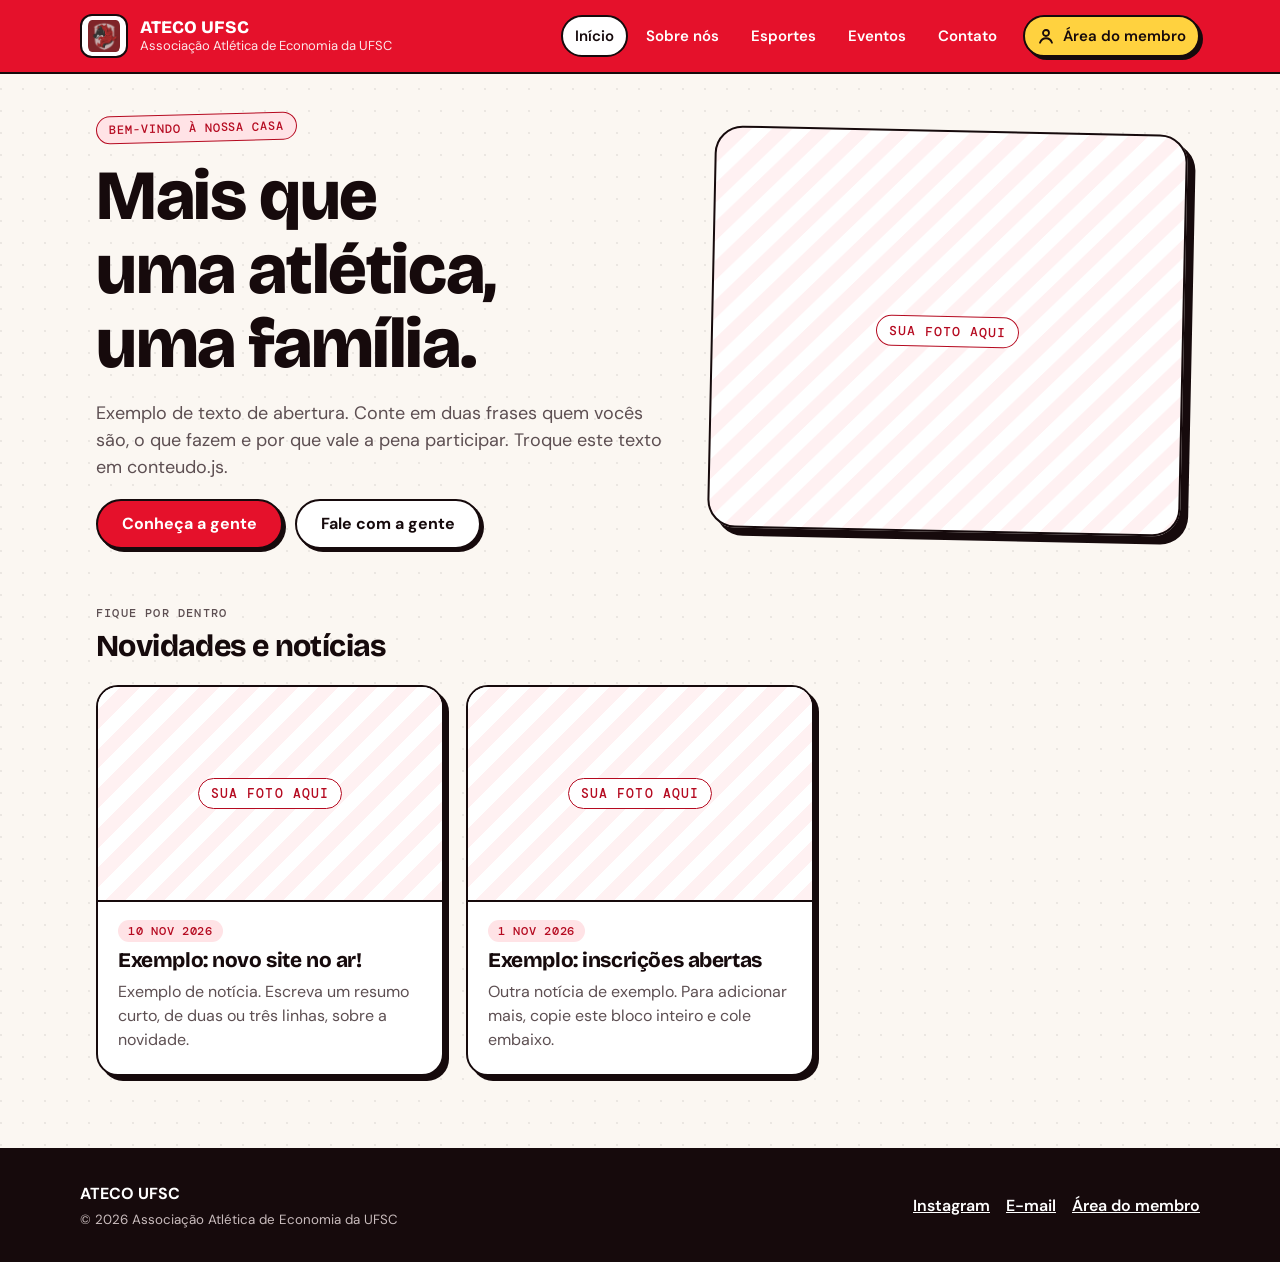
==== index.html @ 0af98048 "atualizar tudo" ====
<!doctype html>
<html lang="pt-BR">
<head>
<meta charset="utf-8">
<meta name="viewport" content="width=device-width, initial-scale=1, viewport-fit=cover">
<title>Início</title>
<link rel="preconnect" href="https://fonts.googleapis.com">
<link rel="preconnect" href="https://fonts.gstatic.com" crossorigin>
<link rel="stylesheet" href="https://fonts.googleapis.com/css2?family=Bricolage+Grotesque:opsz,wght@12..96,600..800&family=DM+Mono:wght@500&family=DM+Sans:opsz,wght@9..40,400..700&display=swap">
<link rel="stylesheet" href="assets/styles.css?v=1">
</head>
<body data-pagina="inicio">
<div id="topo"></div>
<main class="pagina gutter">
  <section class="hero">
    <div class="hero-txt">
      <span class="tag" id="h-chamada"></span>
      <h1 id="h-titulo"></h1>
      <p class="lead" id="h-texto"></p>
      <div class="acoes"><a class="btn" id="h-botao" href="sobre.html"></a><a class="btn sec" href="contato.html">Fale com a gente</a></div>
    </div>
    <div id="h-foto"></div>
  </section>

  <section class="numeros" id="numeros" aria-label="Em números"></section>

  <section class="secao">
    <div class="secao-head">
      <span class="eyebrow">Fique por dentro</span>
      <h2>Novidades e notícias</h2>
    </div>
    <div class="cards" id="noticias"></div>
  </section>
</main>
<footer id="rodape"></footer>
<script src="config.js?v=1"></script>
<script src="conteudo.js?v=1"></script>
<script src="assets/api.js?v=1"></script>
<script src="assets/site.js?v=1"></script>
</body>
</html>
---- assets/styles.css ----
/* Layout: barra vermelha com menu + seções de conteúdo em grade; portal do membro com menu lateral.
   Identidade: cartaz de grêmio — papel claro, vermelho vivo, contorno preto e sombra dura (estilo adesivo).
   Tema único claro, escolhido de propósito (mesma identidade do sistema de votação). */
:root {
  --paper: #fbf7f2;
  --card: #ffffff;
  --ink: #160a0c;
  --ink-2: #5d4f52;
  --red: #e5112b;
  --red-dark: #b50a20;
  --red-soft: #ffe3e6;
  --red-tint: #fff1f2;
  --track: #f1e7e4;
  --sim: #0f9a52;      --sim-soft: #dcf5e7;
  --nao: #160a0c;      --nao-soft: #ece8e8;
  --branco: #a59a98;
  --amarelo: #ffd23f;
  --font-display: "Bricolage Grotesque", "Space Grotesk", system-ui, sans-serif;
  --font-body: "DM Sans", system-ui, -apple-system, "Segoe UI", sans-serif;
  --font-mono: "DM Mono", ui-monospace, Menlo, monospace;
  --r-lg: 22px;
  --r-md: 14px;
  --borda: 2px solid var(--ink);
  --sombra: 5px 5px 0 var(--ink);
  --sombra-peq: 3px 3px 0 var(--ink);
  color-scheme: light;
}

* { box-sizing: border-box; }
[hidden] { display: none !important; }
html { -webkit-text-size-adjust: 100%; }
body {
  margin: 0; background: var(--paper); color: var(--ink);
  font: 16px/1.5 var(--font-body);
  padding-block: 0 56px;
  background-image: radial-gradient(circle at 1px 1px, rgb(22 10 12 / .07) 1px, transparent 0);
  background-size: 22px 22px;
}
.gutter {
  padding-left: max(16px, env(safe-area-inset-left, 0px));
  padding-right: max(16px, env(safe-area-inset-right, 0px));
}
h1, h2, h3 { font-family: var(--font-display); line-height: 1.05; margin: 0; text-wrap: balance; letter-spacing: -.02em; }
h1 { font-size: clamp(2rem, 6vw, 3.2rem); font-weight: 800; }
h2 { font-size: clamp(1.4rem, 3.6vw, 1.9rem); font-weight: 750; }
p { margin: 0; }
a { color: var(--red); }
.mono { font-family: var(--font-mono); }
:focus-visible { outline: 3px solid var(--red); outline-offset: 3px; border-radius: 6px; }

/* ---------- Topo ---------- */
.topo-wrap { background: var(--red); border-bottom: var(--borda); }
.topo {
  max-width: 1120px; margin: 0 auto; padding-block: 14px;
  display: flex; align-items: center; justify-content: space-between; gap: 12px; flex-wrap: wrap;
}
.marca { display: flex; align-items: center; gap: 12px; color: #fff; text-decoration: none; min-width: 0; }
.marca .logo {
  height: 44px; width: auto; max-width: 140px; object-fit: contain;
  background: #fff; border: var(--borda); border-radius: 12px; padding: 4px 6px;
}
.marca .selo {
  width: 44px; height: 44px; border-radius: 12px; background: #fff; color: var(--red);
  border: var(--borda); display: grid; place-items: center;
  font-family: var(--font-display); font-weight: 800; font-size: 17px;
}
.marca .txt { display: grid; line-height: 1.15; min-width: 0; }
.marca .txt b { font-family: var(--font-display); font-weight: 800; font-size: 1.1rem; }
.marca .txt small { opacity: .9; font-size: 13px; overflow: hidden; text-overflow: ellipsis; white-space: nowrap; }

.abas { display: flex; background: #fff; border: var(--borda); border-radius: 999px; padding: 4px; gap: 4px; box-shadow: var(--sombra-peq); }
.abas button {
  font: 600 14px var(--font-body); border: 0; background: none; color: var(--ink);
  padding: 8px 16px; border-radius: 999px; cursor: pointer;
}
.abas button[aria-selected="true"] { background: var(--ink); color: #fff; }

/* Faixa animada */
.faixa { background: var(--ink); color: #fff; overflow: hidden; border-bottom: var(--borda); white-space: nowrap; }
.faixa-trilho {
  display: inline-flex; gap: 28px; padding-block: 8px;
  font: 500 13px var(--font-mono); letter-spacing: .12em; text-transform: uppercase;
  animation: correr 28s linear infinite;
}
.faixa-trilho span::after { content: "✦"; color: var(--red); margin-left: 28px; }
@keyframes correr { from { transform: translateX(0); } to { transform: translateX(-50%); } }

/* ---------- Estrutura ---------- */
.coluna { max-width: 680px; margin: 0 auto; display: grid; gap: 22px; padding-top: 32px; }
.largo { max-width: 1120px; margin: 0 auto; display: grid; gap: 22px; padding-top: 32px; }

.cartao {
  background: var(--card); border: var(--borda); border-radius: var(--r-lg); box-shadow: var(--sombra);
  padding: 28px; display: grid; gap: 22px; min-width: 0;
}
@media (max-width: 560px) { .cartao { padding: 20px; border-radius: 18px; } }
.cartao > header { display: grid; gap: 10px; }
.cartao > header p { color: var(--ink-2); }

.tag {
  justify-self: start; display: inline-flex; align-items: center; gap: 8px;
  font: 500 12px var(--font-mono); letter-spacing: .08em; text-transform: uppercase;
  background: var(--red-soft); color: var(--red-dark); border: 1.5px solid var(--red-dark);
  padding: 5px 12px; border-radius: 999px; transform: rotate(-1.5deg);
}
.tag .ponto { width: 8px; height: 8px; border-radius: 50%; background: currentColor; }
.tag.Aberta { background: var(--sim-soft); color: var(--sim); border-color: var(--sim); }
.tag.Aberta .ponto { animation: piscar 1.4s ease-in-out infinite; }
.tag.Encerrada { background: var(--nao-soft); color: var(--ink); border-color: var(--ink); }
@keyframes piscar { 50% { opacity: .25; } }
.eyebrow { font: 500 12px var(--font-mono); letter-spacing: .1em; text-transform: uppercase; color: var(--ink-2); }

/* ---------- Formulário ---------- */
.grade { display: grid; grid-template-columns: repeat(2, minmax(0, 1fr)); gap: 16px; }
.grade .inteiro { grid-column: 1 / -1; }
@media (max-width: 560px) { .grade { grid-template-columns: 1fr; } }
.campo { display: grid; gap: 6px; min-width: 0; align-content: start; }
.campo label { font-weight: 700; font-size: 14px; }
.dica { font-size: 13px; color: var(--ink-2); }
input {
  font: 500 16px var(--font-body); color: var(--ink); background: var(--red-tint); width: 100%;
  border: var(--borda); border-radius: var(--r-md); padding: 12px 14px; min-height: 50px;
}
input::placeholder { color: #b3a3a5; }
input:focus { background: #fff; outline: none; box-shadow: 0 0 0 4px var(--red-soft); border-color: var(--red); }
#codigo { font-family: var(--font-mono); letter-spacing: .2em; text-transform: uppercase; }

.btn {
  font: 700 16px var(--font-body); border-radius: 999px; padding: 12px 24px; min-height: 50px;
  border: var(--borda); background: var(--red); color: #fff; cursor: pointer;
  box-shadow: var(--sombra-peq); transition: transform .08s ease, box-shadow .08s ease;
}
.btn:hover:not(:disabled) { transform: translate(-1px, -1px); box-shadow: 4px 4px 0 var(--ink); }
.btn:active:not(:disabled) { transform: translate(3px, 3px); box-shadow: 0 0 0 var(--ink); }
.btn:disabled { background: #e8dcdc; color: #9b8d8f; cursor: not-allowed; box-shadow: none; border-color: #c9bcbd; }
.btn.sec { background: #fff; color: var(--ink); }
.btn.peq { padding: 8px 16px; min-height: 40px; font-size: 14px; }
.btn.grande { width: 100%; font-size: 17px; min-height: 56px; }
.acoes { display: flex; gap: 12px; flex-wrap: wrap; align-items: center; }

.aviso { border: var(--borda); border-radius: var(--r-md); padding: 12px 16px; font-size: 15px; font-weight: 500; }
.aviso.erro { background: var(--red-soft); color: var(--red-dark); border-color: var(--red-dark); }
.aviso.info { background: #fff8dc; color: var(--ink); }
.nota { font-size: 14px; color: var(--ink-2); }


/* ===================================================================
   SITE INSTITUCIONAL
   =================================================================== */
select, textarea {
  font: 500 16px var(--font-body); color: var(--ink); background: var(--red-tint); width: 100%;
  border: var(--borda); border-radius: var(--r-md); padding: 12px 14px; min-height: 50px;
}
textarea { min-height: 130px; resize: vertical; }
select:focus, textarea:focus { background: #fff; outline: none; box-shadow: 0 0 0 4px var(--red-soft); border-color: var(--red); }
input[type="file"] { background: #fff; }

/* ---------- Topo / menu ---------- */
.topo nav.menu { display: flex; align-items: center; gap: 4px; flex-wrap: wrap; }
.menu a {
  color: #fff; text-decoration: none; font-weight: 600; font-size: 15px;
  padding: 8px 12px; border-radius: 999px; border: 2px solid transparent;
}
.menu a:hover { border-color: #fff; }
.menu a[aria-current="page"] { background: #fff; color: var(--ink); border-color: var(--ink); }
.menu a.btn-membro {
  margin-left: 8px; background: var(--amarelo); color: var(--ink); border: var(--borda);
  box-shadow: var(--sombra-peq); display: inline-flex; align-items: center; gap: 8px;
}
.menu a.btn-membro:hover { transform: translate(-1px, -1px); box-shadow: 4px 4px 0 var(--ink); }
.menu a.btn-membro[aria-current="page"] { background: var(--amarelo); }
.btn-menu {
  display: none; font: 700 15px var(--font-body); background: #fff; color: var(--ink);
  border: var(--borda); border-radius: 999px; padding: 8px 14px; cursor: pointer; box-shadow: var(--sombra-peq);
}
.marca { text-decoration: none; }
@media (max-width: 860px) {
  .btn-menu { display: inline-flex; }
  .topo nav.menu { display: none; width: 100%; flex-direction: column; align-items: stretch; padding-top: 8px; }
  .topo nav.menu.aberto { display: flex; }
  .menu a { padding: 12px 14px; }
  .menu a.btn-membro { margin: 6px 0 0; justify-content: center; }
}

/* ---------- Seções ---------- */
.pagina { max-width: 1120px; margin: 0 auto; display: grid; gap: 56px; padding-top: 40px; }
.secao { display: grid; gap: 22px; }
.secao-head { display: grid; gap: 10px; max-width: 720px; }
.secao-head p { color: var(--ink-2); font-size: 17px; }
.lead { font-size: 18px; color: var(--ink-2); max-width: 62ch; }

/* Hero */
.hero { display: grid; grid-template-columns: minmax(0, 1.1fr) minmax(0, .9fr); gap: 36px; align-items: center; }
@media (max-width: 860px) { .hero { grid-template-columns: 1fr; } }
.hero-txt { display: grid; gap: 18px; }
.hero h1 { font-size: clamp(2.4rem, 7vw, 4.4rem); }
.hero h1 em { font-style: normal; color: var(--red); }
.hero .foto { aspect-ratio: 4 / 3.4; border-radius: 28px; box-shadow: 8px 8px 0 var(--ink); transform: rotate(1.2deg); }

/* Foto (com espaço reservado quando não há arquivo) */
.foto {
  position: relative; overflow: hidden; border: var(--borda); border-radius: var(--r-lg);
  background: repeating-linear-gradient(-45deg, var(--red-tint) 0 14px, #fff 14px 28px);
  display: grid; place-items: center; min-height: 160px; max-width: 100%;
}
.foto img { position: absolute; inset: 0; width: 100%; height: 100%; object-fit: cover; }
.foto .vazio-foto {
  font: 500 13px var(--font-mono); letter-spacing: .08em; text-transform: uppercase; color: var(--red-dark);
  background: #fff; border: 1.5px solid var(--red-dark); padding: 6px 12px; border-radius: 999px;
}
.foto.com-img .vazio-foto { display: none; }

/* Números */
.numeros { display: grid; grid-template-columns: repeat(auto-fit, minmax(180px, 1fr)); gap: 16px; }
.numero { background: #fff; border: var(--borda); border-radius: var(--r-lg); box-shadow: var(--sombra); padding: 18px 22px; display: grid; gap: 2px; }
.numero:nth-child(3n+1) { background: var(--red); color: #fff; }
.numero:nth-child(3n+2) { background: var(--amarelo); }
.numero b { font: 800 clamp(2.4rem, 6vw, 3.2rem)/1 var(--font-display); letter-spacing: -.03em; }
.numero span { font-weight: 600; }

/* Cards de notícia / evento / modalidade */
.cards { display: grid; grid-template-columns: repeat(auto-fill, minmax(min(100%, 300px), 1fr)); gap: 22px; }
.card {
  background: #fff; border: var(--borda); border-radius: var(--r-lg); box-shadow: var(--sombra);
  overflow: hidden; display: grid; grid-template-rows: auto 1fr; min-width: 0;
  transition: transform .12s ease, box-shadow .12s ease;
}
a.card { color: inherit; text-decoration: none; }
a.card:hover { transform: translate(-2px, -2px); box-shadow: 7px 7px 0 var(--ink); }
.card .foto { border: 0; border-bottom: var(--borda); border-radius: 0; aspect-ratio: 16 / 10; min-height: 0; }
.card-corpo { padding: 18px 20px 22px; display: grid; gap: 8px; align-content: start; }
.card-corpo h3 { font-size: 1.3rem; font-weight: 750; }
.card-corpo p { color: var(--ink-2); }
.data-chip {
  justify-self: start; font: 500 12px var(--font-mono); letter-spacing: .06em; text-transform: uppercase;
  background: var(--red-soft); color: var(--red-dark); border-radius: 999px; padding: 3px 10px;
}
.mais { font-weight: 700; color: var(--red); }

/* Artigos (Sobre nós) */
.artigo { display: grid; grid-template-columns: minmax(0, 1fr) minmax(0, 1fr); gap: 36px; align-items: center; }
.artigo:nth-child(even) .artigo-foto { order: 2; }
@media (max-width: 780px) { .artigo { grid-template-columns: 1fr; gap: 18px; } .artigo:nth-child(even) .artigo-foto { order: 0; } }
.artigo-foto { display: grid; gap: 8px; }
.artigo-foto .foto { aspect-ratio: 4 / 3; box-shadow: var(--sombra); }
.artigo-foto figcaption { font-size: 14px; color: var(--ink-2); }
.artigo-txt { display: grid; gap: 14px; }
.artigo-txt p { font-size: 17px; line-height: 1.65; max-width: 62ch; }
figure { margin: 0; }

/* Galeria */
.galeria { display: grid; grid-template-columns: repeat(auto-fill, minmax(min(100%, 220px), 1fr)); gap: 16px; }
.galeria figure { display: grid; gap: 6px; }
.galeria .foto { aspect-ratio: 1; box-shadow: var(--sombra-peq); }
.galeria figcaption { font-size: 14px; color: var(--ink-2); }

/* Em breve */
.em-breve {
  background: #fff; border: 2px dashed var(--red); border-radius: var(--r-lg);
  padding: 36px 24px; display: grid; justify-items: center; text-align: center; gap: 12px;
}
.em-breve .icone {
  width: 72px; height: 72px; border-radius: 50%; background: var(--amarelo); border: var(--borda);
  display: grid; place-items: center; box-shadow: var(--sombra-peq);
}
.em-breve h2 { font-size: 1.6rem; }
.em-breve p { color: var(--ink-2); max-width: 46ch; }

/* Contato */
.contato-grade { display: grid; grid-template-columns: minmax(0, 1.3fr) minmax(0, .7fr); gap: 22px; align-items: start; }
@media (max-width: 820px) { .contato-grade { grid-template-columns: 1fr; } }
.info-lista { display: grid; gap: 14px; }
.info-item { display: grid; gap: 2px; }
.info-item b { font: 500 12px var(--font-mono); letter-spacing: .08em; text-transform: uppercase; color: var(--ink-2); }
.info-item span, .info-item a { font-weight: 600; font-size: 17px; word-break: break-word; }
.isca { position: absolute; left: -9999px; width: 1px; height: 1px; overflow: hidden; }

/* Rodapé */
.rodape { margin-top: 72px; background: var(--ink); color: #fff; border-top: var(--borda); }
.rodape-in { max-width: 1120px; margin: 0 auto; padding-block: 32px; display: flex; justify-content: space-between; gap: 18px; flex-wrap: wrap; align-items: center; }
.rodape a { color: #fff; font-weight: 600; }
.rodape .redes { display: flex; gap: 16px; flex-wrap: wrap; }
.rodape small { color: #c9bcbd; }
body { padding-block-end: 0; }

/* ===================================================================
   ÁREA DO MEMBRO (portal)
   =================================================================== */
.login-wrap { max-width: 520px; margin: 0 auto; padding-top: 48px; display: grid; gap: 18px; }
.portal { max-width: 1180px; margin: 0 auto; padding-top: 32px; display: grid; grid-template-columns: 240px minmax(0, 1fr); gap: 28px; align-items: start; }
@media (max-width: 900px) { .portal { grid-template-columns: 1fr; } }
.lado {
  position: sticky; top: 16px; background: #fff; border: var(--borda); border-radius: var(--r-lg); box-shadow: var(--sombra);
  padding: 16px; display: grid; gap: 6px;
}
.lado .quem { display: grid; gap: 4px; padding: 6px 8px 14px; border-bottom: 1.5px solid var(--ink); margin-bottom: 6px; }
.lado .quem b { font-family: var(--font-display); font-size: 1.15rem; }
.lado button {
  font: 600 15px var(--font-body); text-align: left; background: none; border: 2px solid transparent; color: var(--ink);
  border-radius: 12px; padding: 10px 12px; cursor: pointer; display: flex; align-items: center; gap: 10px;
}
.lado button:hover { border-color: var(--ink); }
.lado button[aria-current="true"] { background: var(--red); color: #fff; border-color: var(--ink); }
.lado .sair { margin-top: 8px; color: var(--red-dark); }
@media (max-width: 900px) {
  .lado { position: static; grid-auto-flow: column; grid-auto-columns: max-content; overflow-x: auto; padding: 10px; }
  .lado .quem { display: none; }
  .lado .sair { margin-top: 0; }
}
.papel-chip { justify-self: start; font: 500 11px var(--font-mono); letter-spacing: .08em; text-transform: uppercase; background: var(--amarelo); border: 1.5px solid var(--ink); border-radius: 999px; padding: 2px 10px; }

.painel { display: grid; gap: 22px; min-width: 0; }
.painel-head { display: grid; gap: 8px; }
.painel-head p { color: var(--ink-2); }

.atalhos { display: grid; grid-template-columns: repeat(auto-fill, minmax(min(100%, 220px), 1fr)); gap: 16px; }
.atalho {
  font: inherit; text-align: left; color: var(--ink); background: #fff; border: var(--borda); border-radius: var(--r-lg);
  box-shadow: var(--sombra); padding: 18px; cursor: pointer; display: grid; gap: 6px;
}
.atalho:hover { transform: translate(-2px, -2px); box-shadow: 7px 7px 0 var(--ink); }
.atalho b { font-family: var(--font-display); font-size: 1.2rem; }
.atalho span { color: var(--ink-2); font-size: 14px; }
.atalho .ic { width: 40px; height: 40px; border-radius: 12px; background: var(--red-soft); border: 1.5px solid var(--ink); display: grid; place-items: center; }

.avisos { display: grid; gap: 12px; }
.aviso-item { background: #fff; border: var(--borda); border-left: 8px solid var(--red); border-radius: var(--r-md); padding: 14px 18px; display: grid; gap: 4px; }
.aviso-item b { font-family: var(--font-display); font-size: 1.1rem; }
.aviso-item p { color: var(--ink-2); white-space: pre-line; }

.prefixo { display: flex; }
.prefixo span { display: grid; place-items: center; padding: 0 14px; border: var(--borda); border-right: 0; border-radius: var(--r-md) 0 0 var(--r-md); background: #fff; font-family: var(--font-mono); }
.prefixo input { border-radius: 0 var(--r-md) var(--r-md) 0; font-family: var(--font-mono); }

.pilula { display: inline-block; font-size: 12px; font-weight: 700; padding: 3px 10px; border-radius: 999px; border: 1.5px solid currentColor; white-space: nowrap; }
.st-Pendente { background: #fff3c4; color: #7a5300; }
.st-Aprovado { background: var(--sim-soft); color: var(--sim); }
.st-Recusado { background: var(--red-soft); color: var(--red-dark); }
.st-Pago { background: #e2ebf8; color: #24508f; }

.pedidos { display: grid; gap: 12px; }
.pedido { background: #fff; border: var(--borda); border-radius: var(--r-md); padding: 14px 18px; display: grid; gap: 6px; }
.pedido-top { display: flex; justify-content: space-between; gap: 10px; flex-wrap: wrap; align-items: center; }
.pedido-top b { font-family: var(--font-mono); }
.pedido .valor { font: 700 1.2rem var(--font-display); }
.pedido .coment { background: var(--red-tint); border-radius: 10px; padding: 8px 12px; font-size: 14px; }

.resumo { display: grid; grid-template-columns: repeat(4, minmax(0, 1fr)); gap: 12px; }
@media (max-width: 760px) { .resumo { grid-template-columns: repeat(2, minmax(0, 1fr)); } }
.resumo button {
  font: inherit; text-align: left; background: #fff; border: var(--borda); border-radius: var(--r-md); padding: 12px 14px;
  cursor: pointer; color: var(--ink); display: grid; gap: 2px; box-shadow: var(--sombra-peq);
}
.resumo button[aria-pressed="true"] { background: var(--red); color: #fff; }
.resumo .rot { font: 500 11px var(--font-mono); letter-spacing: .08em; text-transform: uppercase; }
.resumo .qtd { font: 800 1.8rem/1.1 var(--font-display); }
.resumo .soma { font-family: var(--font-mono); font-size: 13px; }
.filtros > * { flex: 1 1 180px; min-width: 0; }
.tabela-wrap { overflow-x: auto; border: var(--borda); border-radius: var(--r-md); background: #fff; }
table { width: 100%; border-collapse: collapse; font-size: 14px; min-width: 720px; }
th, td { padding: 12px 14px; text-align: left; border-bottom: 1.5px solid var(--track); vertical-align: top; }
th { font: 500 11px var(--font-mono); letter-spacing: .08em; text-transform: uppercase; color: var(--ink-2); background: var(--paper); }
tbody tr { cursor: pointer; }
tbody tr:hover { background: var(--red-tint); }
td.num { text-align: right; white-space: nowrap; font-family: var(--font-mono); }
.vazio { padding: 28px; text-align: center; color: var(--ink-2); }

dialog {
  border: var(--borda); border-radius: var(--r-lg); background: #fff; color: var(--ink); box-shadow: 8px 8px 0 var(--ink);
  padding: 0; width: min(640px, calc(100vw - 32px)); max-height: calc(100vh - 48px);
}
dialog::backdrop { background: rgb(22 10 12 / .5); }
.det { padding: 24px; display: grid; gap: 16px; }
.det header { display: flex; justify-content: space-between; align-items: start; gap: 12px; }
.det dl { display: grid; grid-template-columns: 150px minmax(0, 1fr); gap: 8px 16px; margin: 0; font-size: 15px; }
.det dt { color: var(--ink-2); }
.det dd { margin: 0; word-break: break-word; }
@media (max-width: 520px) { .det dl { grid-template-columns: 1fr; } }
.historico { white-space: pre-line; font-family: var(--font-mono); font-size: 12.5px; color: var(--ink-2); background: var(--paper); border-radius: 10px; padding: 12px; }
.fechar { background: none; border: 0; font-size: 26px; line-height: 1; color: var(--ink-2); cursor: pointer; padding: 4px 8px; }
.recibo { text-align: center; display: grid; gap: 10px; justify-items: center; padding: 8px 0; }
.recibo .protocolo { font: 500 1.8rem var(--font-mono); color: var(--red); letter-spacing: .04em; }
.filtros { display: flex; gap: 12px; flex-wrap: wrap; }
a.btn { text-decoration: none; display: inline-flex; align-items: center; justify-content: center; }
body { min-height: 100vh; display: flex; flex-direction: column; }
.pagina, .portal, .login-wrap { width: 100%; padding-bottom: 72px; }
.rodape { margin-top: auto; }
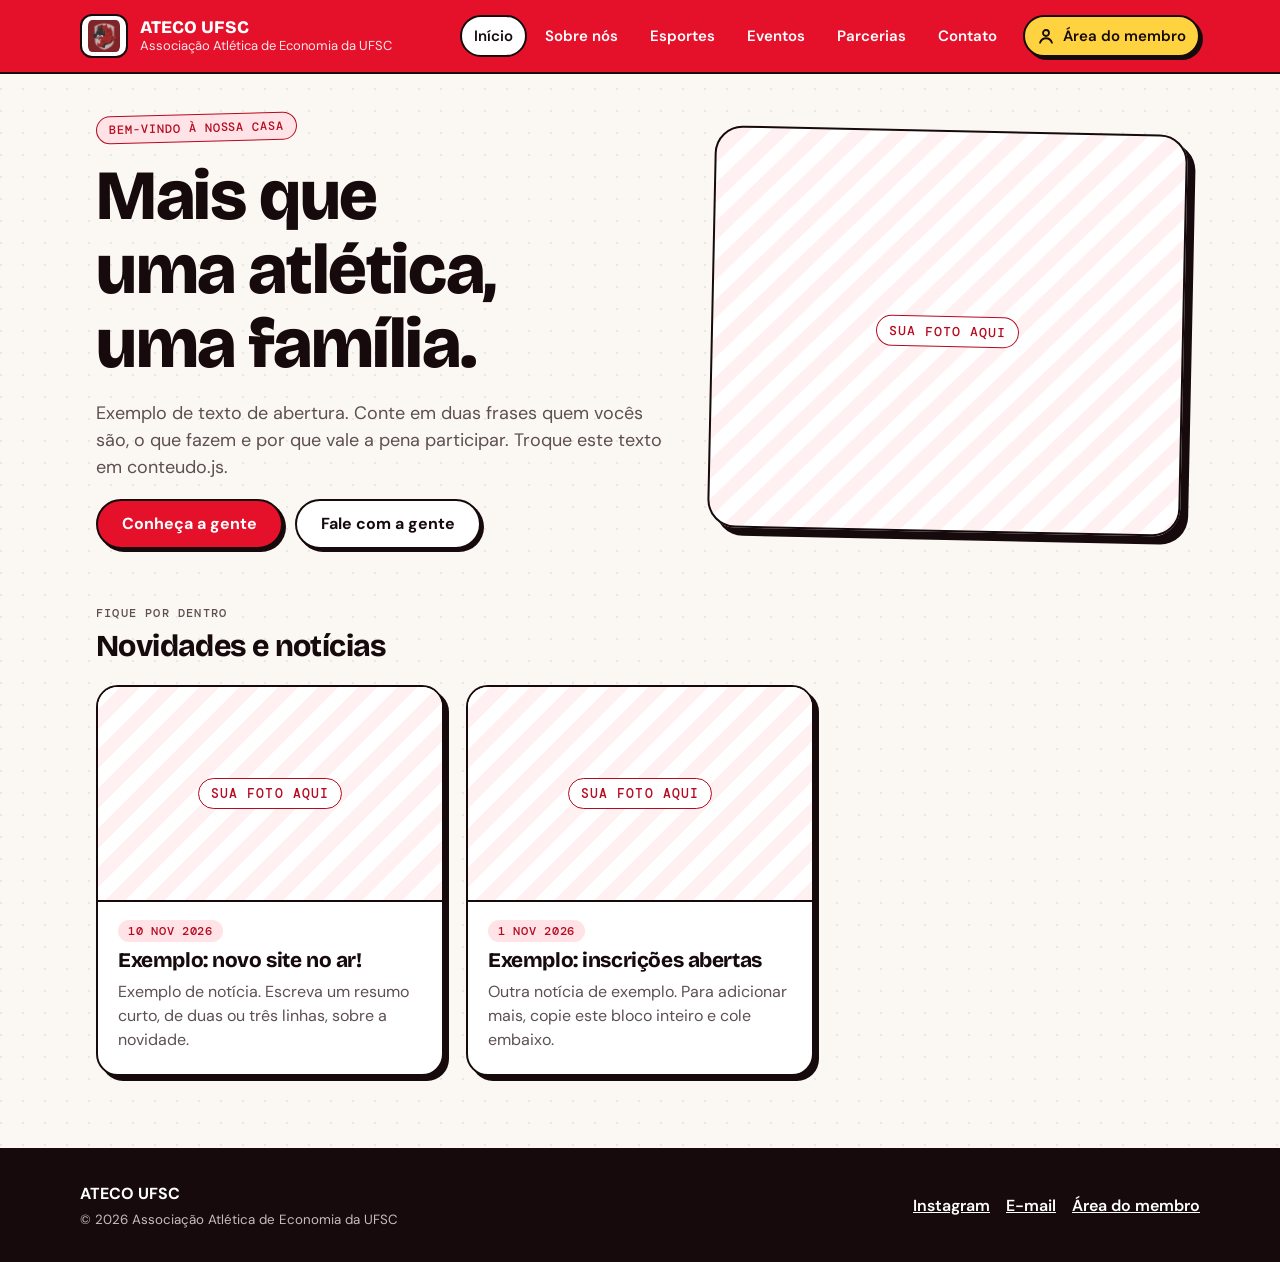
==== commit 6b2f8c3d: "atualizar site" ====
--- a/index.html
+++ b/index.html
@@ -7,7 +7,7 @@
 <link rel="preconnect" href="https://fonts.googleapis.com">
 <link rel="preconnect" href="https://fonts.gstatic.com" crossorigin>
 <link rel="stylesheet" href="https://fonts.googleapis.com/css2?family=Bricolage+Grotesque:opsz,wght@12..96,600..800&family=DM+Mono:wght@500&family=DM+Sans:opsz,wght@9..40,400..700&display=swap">
-<link rel="stylesheet" href="assets/styles.css?v=1">
+<link rel="stylesheet" href="assets/styles.css?v=8">
 </head>
 <body data-pagina="inicio">
 <div id="topo"></div>
@@ -33,9 +33,9 @@
   </section>
 </main>
 <footer id="rodape"></footer>
-<script src="config.js?v=1"></script>
-<script src="conteudo.js?v=1"></script>
-<script src="assets/api.js?v=1"></script>
-<script src="assets/site.js?v=1"></script>
+<script src="config.js?v=8"></script>
+<script src="conteudo.js?v=8"></script>
+<script src="assets/api.js?v=8"></script>
+<script src="assets/site.js?v=8"></script>
 </body>
 </html>
--- a/assets/styles.css
+++ b/assets/styles.css
@@ -385,3 +385,283 @@
 body { min-height: 100vh; display: flex; flex-direction: column; }
 .pagina, .portal, .login-wrap { width: 100%; padding-bottom: 72px; }
 .rodape { margin-top: auto; }
+
+/* Revisão de reembolso e gestão de membros */
+.st-Emrevisao { background: #ffe8cc; color: #8a3b00; }
+.pedido.revisar { border-color: #8a3b00; box-shadow: 4px 4px 0 #8a3b00; }
+.resumo { grid-template-columns: repeat(auto-fit, minmax(150px, 1fr)); }
+.papel-Membro { background: #fff; color: var(--ink); }
+.papel-Financeiro { background: #e2ebf8; color: #24508f; }
+.papel-Admin { background: var(--amarelo); color: var(--ink); }
+.check { display: flex; align-items: center; gap: 10px; font-weight: 600; font-size: 15px; cursor: pointer; }
+.check input { width: 20px; height: 20px; min-height: 0; accent-color: var(--red); }
+select:disabled { opacity: .6; }
+.det .grade { gap: 14px; }
+
+/* Cargos, fotos dos membros e exclusão */
+.sr { position: absolute; width: 1px; height: 1px; overflow: hidden; clip: rect(0 0 0 0); white-space: nowrap; }
+.avatar {
+  position: relative; flex: none; border-radius: 50%; overflow: hidden; border: var(--borda);
+  background: var(--red-soft); color: var(--red-dark); display: inline-grid; place-items: center;
+  font-family: var(--font-display); font-weight: 800; width: 36px; height: 36px; font-size: 13px;
+}
+.avatar img { position: absolute; inset: 0; width: 100%; height: 100%; object-fit: cover; }
+.avatar.sm { width: 36px; height: 36px; font-size: 13px; }
+.avatar.md { width: 56px; height: 56px; font-size: 19px; }
+.avatar.lg { width: 88px; height: 88px; font-size: 28px; box-shadow: var(--sombra-peq); }
+.pessoa { display: flex; align-items: center; gap: 10px; min-width: 0; }
+td { vertical-align: middle; }
+.foto-campo { display: flex; align-items: center; gap: 18px; flex-wrap: wrap; }
+label.btn { display: inline-flex; align-items: center; }
+.btn.perigo { color: var(--red-dark); border-color: var(--red-dark); }
+.btn-excluir {
+  font: 700 13px var(--font-body); background: #fff; color: var(--red-dark); border: 1.5px solid var(--red-dark);
+  border-radius: 999px; padding: 5px 12px; cursor: pointer; white-space: nowrap;
+}
+.btn-excluir:hover, .btn-excluir.confirmar, .btn.perigo.confirmar { background: var(--red); color: #fff; border-color: var(--ink); }
+tr.travada { cursor: default; }
+tr.travada:hover { background: transparent; }
+.acoes-linha { text-align: right; }
+.papel-Membro, .papel-Marketing, .papel-Comercial, .papel-Esportes, .papel-Conselho, .papel-Eventos { background: #fff; color: var(--ink); }
+.papel-Financeiro { background: #e2ebf8; color: #24508f; }
+.papel-GestaodePessoas { background: #e9e0fb; color: #4b2a96; }
+.papel-Presidencia { background: var(--amarelo); color: var(--ink); }
+.lado .quem #p-foto { margin-bottom: 4px; }
+
+/* ===================================================================
+   DASHBOARD, VENDAS, ESTOQUE E COMPRAS
+   =================================================================== */
+.dash { display: grid; gap: 16px; }
+.dash-head { display: flex; justify-content: space-between; align-items: baseline; gap: 12px; flex-wrap: wrap; }
+.dash-kpis { display: grid; grid-template-columns: repeat(auto-fit, minmax(210px, 1fr)); gap: 14px; }
+.dkpi { background: #fff; border: var(--borda); border-radius: var(--r-lg); box-shadow: var(--sombra); padding: 16px 18px; display: grid; gap: 4px; align-content: start; min-width: 0; }
+.dkpi .rot { font: 500 11px var(--font-mono); letter-spacing: .08em; text-transform: uppercase; color: var(--ink-2); }
+.dkpi .val { font: 800 clamp(1.6rem, 3.4vw, 2.1rem)/1.1 var(--font-display); letter-spacing: -.02em; font-variant-numeric: tabular-nums; }
+.dkpi .sub { font-size: 13px; color: var(--ink-2); }
+.dkpi.destaque { background: var(--red); color: #fff; }
+.dkpi.destaque .rot, .dkpi.destaque .sub { color: #ffe3e6; }
+.dkpi.positivo .val { color: var(--sim); }
+.dkpi.negativo .val { color: var(--red-dark); }
+.inteiro-dash { grid-column: 1 / -1; }
+.dash-grade { display: grid; grid-template-columns: minmax(0, 1.6fr) minmax(0, 1fr); gap: 16px; }
+@media (max-width: 900px) { .dash-grade { grid-template-columns: 1fr; } }
+.dash-grade .cartao { gap: 14px; }
+.dash-grade h3 { font-size: 1.3rem; }
+.legenda { display: flex; gap: 16px; font-size: 13px; font-weight: 600; }
+.legenda span { display: inline-flex; align-items: center; gap: 6px; }
+.legenda i { width: 12px; height: 12px; border-radius: 3px; border: 1.5px solid var(--ink); }
+.lg-fat, .b.fat { background: var(--red); }
+.lg-luc, .b.luc { background: var(--sim); }
+.barras6 { display: grid; grid-template-columns: repeat(6, minmax(0, 1fr)); gap: 10px; height: 200px; align-items: end; border-bottom: 2px solid var(--ink); padding-top: 18px; }
+.col6 { display: grid; grid-template-rows: 1fr auto; height: 100%; gap: 6px; min-width: 0; }
+.par { display: grid; grid-template-columns: 1fr 1fr; gap: 3px; align-items: end; height: 100%; }
+.bw { display: grid; grid-template-rows: auto 1fr; height: 100%; align-items: end; justify-items: center; min-width: 0; }
+.b { width: 100%; max-width: 28px; border-radius: 4px 4px 0 0; border: 1.5px solid var(--ink); border-bottom: 0; min-height: 0; align-self: end; }
+.bv { font: 500 10px var(--font-mono); color: var(--ink-2); white-space: nowrap; align-self: end; margin-bottom: 2px; }
+.bm { font: 500 11px var(--font-mono); text-transform: uppercase; color: var(--ink-2); text-align: center; position: relative; top: 26px; }
+.barras6 { margin-bottom: 24px; }
+.baixo-item { display: flex; justify-content: space-between; align-items: center; gap: 10px; padding: 10px 0; border-bottom: 1.5px solid var(--track); }
+.baixo-item:last-child { border-bottom: 0; }
+.total-linha { display: flex; justify-content: space-between; align-items: center; background: var(--paper); border: 1.5px dashed var(--ink); border-radius: var(--r-md); padding: 12px 16px; }
+.total-linha b { font: 800 1.4rem var(--font-display); font-variant-numeric: tabular-nums; }
+.escolha { display: grid; grid-template-columns: repeat(auto-fit, minmax(220px, 1fr)); gap: 10px; }
+.escolha label { display: flex; gap: 10px; align-items: flex-start; border: var(--borda); border-radius: var(--r-md); padding: 12px 14px; cursor: pointer; background: #fff; }
+.escolha label:has(input:checked) { background: var(--red-tint); box-shadow: var(--sombra-peq); }
+.escolha input { width: 18px; height: 18px; min-height: 0; margin-top: 2px; accent-color: var(--red); }
+.escolha span { display: grid; font-size: 14px; color: var(--ink-2); }
+.escolha b { color: var(--ink); font-size: 15px; }
+tr.cancelada td { color: var(--ink-2); text-decoration: line-through; }
+tr.cancelada td:last-child { text-decoration: none; }
+td.neg { color: var(--red-dark); }
+.btn-acao { font: 700 13px var(--font-body); background: var(--sim-soft); color: var(--sim); border: 1.5px solid var(--sim); border-radius: 999px; padding: 5px 12px; cursor: pointer; white-space: nowrap; margin-right: 6px; }
+.btn-acao.confirmar { background: var(--sim); color: #fff; }
+.mini { background: #fff; border: var(--borda); border-radius: var(--r-md); padding: 12px 14px; display: grid; gap: 2px; box-shadow: var(--sombra-peq); }
+.mini .rot { font: 500 11px var(--font-mono); letter-spacing: .08em; text-transform: uppercase; color: var(--ink-2); }
+.mini .qtd { font: 800 1.5rem/1.1 var(--font-display); }
+.mini.alerta { background: var(--red-soft); }
+/* ajustes do panorama */
+.dash-kpis { grid-template-columns: repeat(4, minmax(0, 1fr)); }
+@media (max-width: 1150px) { .dash-kpis { grid-template-columns: repeat(2, minmax(0, 1fr)); } }
+@media (max-width: 560px) { .dash-kpis { grid-template-columns: 1fr; } }
+.dash-grade .cartao { align-content: start; }
+.barras6 { height: auto; padding-top: 0; }
+.col6 { grid-template-rows: auto; height: auto; }
+.par { height: 172px; }
+.bw { display: flex; flex-direction: column; justify-content: flex-end; align-items: center; height: 100%; gap: 3px; }
+.bv { margin: 0; }
+td.mono { white-space: nowrap; }
+.dkpi .val { font-size: clamp(1.3rem, 2.1vw, 1.75rem); overflow-wrap: anywhere; }
+
+/* ===================================================================
+   GAMIFICAÇÃO: RANKING DE VENDAS
+   =================================================================== */
+.ranking { gap: 18px; }
+.rk-head { display: flex; justify-content: space-between; align-items: end; gap: 12px; flex-wrap: wrap; }
+.rk-head h3 { font-size: 1.5rem; }
+.rk-abas { box-shadow: var(--sombra-peq); }
+.rk-meta { display: grid; gap: 8px; }
+.rk-meta-txt { display: flex; justify-content: space-between; gap: 10px; flex-wrap: wrap; font-size: 14px; }
+.rk-meta-txt span { color: var(--ink-2); }
+.rk-trilho { height: 16px; border: 1.5px solid var(--ink); border-radius: 999px; background: var(--track); overflow: hidden; }
+.rk-fill { height: 100%; background: repeating-linear-gradient(-45deg, var(--red) 0 10px, var(--red-dark) 10px 20px); transition: width .6s ease; }
+.rk-fill.batida { background: var(--sim); }
+.rk-voce { display: grid; gap: 2px; background: var(--red-tint); border: 2px dashed var(--red); border-radius: var(--r-md); padding: 12px 16px; }
+.rk-voce b { font-family: var(--font-display); font-size: 1.15rem; }
+.rk-voce span { color: var(--ink-2); font-size: 14px; }
+.rk-voce.lider { background: #fff6cc; border-color: #c99a00; }
+.podio { display: grid; grid-template-columns: repeat(3, minmax(0, 1fr)); gap: 12px; align-items: end; }
+.degrau { display: grid; justify-items: center; text-align: center; gap: 6px; min-width: 0; position: relative; }
+.degrau .avatar { box-shadow: var(--sombra-peq); }
+.d1 .avatar { border-color: #c99a00; border-width: 3px; }
+.degrau.eu .pd-nome::after { content: " (você)"; font-weight: 500; color: var(--ink-2); }
+.medalha { font: 800 13px var(--font-display); width: 34px; height: 34px; border-radius: 50%; display: grid; place-items: center; border: var(--borda); }
+.m1 { background: var(--amarelo); } .m2 { background: #dfe3e8; } .m3 { background: #f0b88a; }
+.pd-nome { font-family: var(--font-display); font-size: 1rem; overflow-wrap: anywhere; }
+.pd-valor { font: 800 1.2rem var(--font-display); font-variant-numeric: tabular-nums; }
+.base { width: 100%; border: var(--borda); border-bottom: 0; border-radius: 12px 12px 0 0; display: grid; place-items: center;
+  font: 800 1.6rem var(--font-display); color: rgb(22 10 12 / .35); margin-top: 4px; }
+.d1 .base { height: 92px; background: var(--amarelo); }
+.d2 .base { height: 64px; background: #dfe3e8; }
+.d3 .base { height: 44px; background: #f0b88a; }
+.podio { border-bottom: 2px solid var(--ink); }
+.conquistas { display: flex; flex-wrap: wrap; gap: 4px; justify-content: center; }
+.rk-lista .conquistas { justify-content: flex-start; margin-top: 4px; }
+.conq { font: 600 11px var(--font-body); background: #fff; border: 1.5px solid var(--ink); border-radius: 999px; padding: 1px 8px; white-space: nowrap; }
+.conq.ouro { background: var(--amarelo); }
+.rk-lista { list-style: none; margin: 0; padding: 0; display: grid; gap: 8px; }
+.rk-lista li { display: flex; justify-content: space-between; align-items: center; gap: 12px; padding: 10px 12px; border: 1.5px solid var(--track); border-radius: var(--r-md); background: #fff; }
+.rk-lista li.eu { border: var(--borda); background: var(--red-tint); }
+.rk-pos { font: 800 1.1rem var(--font-display); color: var(--ink-2); width: 32px; text-align: center; flex: none; }
+.rk-num { display: grid; justify-items: end; text-align: right; flex: none; }
+.rk-num b { font-family: var(--font-display); font-variant-numeric: tabular-nums; }
+@media (max-width: 520px) { .podio { gap: 6px; } .pd-valor { font-size: 1rem; } .conquistas { display: none; } }
+
+/* ===================================================================
+   INÍCIO COMPACTO, PRESENÇA E EVENTOS INTERNOS
+   =================================================================== */
+.minhas-presencas { display: grid; gap: 8px; background: #fff; border: var(--borda); border-radius: var(--r-md); padding: 14px 18px; }
+.minhas-presencas.alerta { background: var(--red-tint); border-color: var(--red-dark); }
+.mp-chips { display: flex; gap: 8px; flex-wrap: wrap; }
+.mp { display: inline-flex; align-items: baseline; gap: 4px; border: 1.5px solid currentColor; border-radius: 999px; padding: 3px 12px; font-size: 14px; font-weight: 600; }
+.mp b { font: 800 1.1rem var(--font-display); }
+.mp.ok { color: var(--sim); background: var(--sim-soft); }
+.mp.falta { color: var(--red-dark); background: var(--red-soft); }
+.mp.just { color: #7a5300; background: #fff3c4; }
+#avisos-mais { justify-self: start; }
+
+/* ranking compacto */
+.ranking { gap: 12px; }
+.rk-head { align-items: center; }
+.rk-head h3 { font-size: 1.3rem; }
+.rk-abas button { padding: 6px 12px; font-size: 13px; }
+.rk-meta-txt { font-size: 13px; }
+.rk-trilho { height: 10px; }
+.rk-voce { font-size: 14px; font-weight: 600; padding: 8px 12px; border-width: 1.5px; }
+.rk-lista { gap: 6px; }
+.rk-lista li { padding: 6px 10px; }
+.rk-lista li.top1 .rk-pos { color: #b38600; } .rk-lista li.top2 .rk-pos { color: #7d8794; } .rk-lista li.top3 .rk-pos { color: #b5683a; }
+.rk-nome { display: grid; min-width: 0; }
+.rk-nome b { overflow: hidden; text-overflow: ellipsis; white-space: nowrap; }
+.rk-nome .nota { font-size: 12px; }
+.rk-val { font-family: var(--font-display); font-variant-numeric: tabular-nums; white-space: nowrap; }
+.vazio-li { color: var(--ink-2); justify-content: center !important; }
+
+/* eventos internos */
+.eventos { display: grid; gap: 12px; }
+.evento { display: grid; grid-template-columns: auto minmax(0, 1fr) auto; gap: 16px; align-items: center; background: #fff; border: var(--borda); border-radius: var(--r-lg); box-shadow: var(--sombra-peq); padding: 14px 18px; }
+@media (max-width: 760px) { .evento { grid-template-columns: auto minmax(0, 1fr); } .ev-acoes { grid-column: 1 / -1; } }
+.ev-data { display: grid; justify-items: center; width: 64px; padding: 6px 0; border: var(--borda); border-radius: 12px; background: var(--red); color: #fff; line-height: 1.05; }
+.ev-data b { font: 800 1.6rem var(--font-display); }
+.ev-data span { font: 500 12px var(--font-mono); text-transform: uppercase; }
+.ev-data small { font: 500 10px var(--font-mono); opacity: .85; }
+.ev-info { display: grid; gap: 4px; min-width: 0; }
+.ev-info h3 { font-size: 1.2rem; }
+.ev-cont { display: flex; gap: 6px; flex-wrap: wrap; margin-top: 2px; }
+.ev-acoes { display: flex; gap: 8px; flex-wrap: wrap; align-items: center; justify-content: flex-end; }
+
+/* lista de presença */
+dialog.largo-dlg { width: min(760px, calc(100vw - 32px)); }
+.ch-barra { display: flex; gap: 10px; flex-wrap: wrap; }
+.ch-barra input { flex: 1 1 200px; min-width: 0; }
+.ch-contagem { font: 500 13px var(--font-mono); color: var(--ink-2); }
+.chamada { display: grid; gap: 6px; max-height: 50vh; overflow-y: auto; padding-right: 4px; }
+.ch-linha { display: flex; justify-content: space-between; align-items: center; gap: 10px; flex-wrap: wrap; padding: 8px 10px; border: 1.5px solid var(--track); border-radius: var(--r-md); }
+.ch-sits { display: flex; gap: 4px; }
+.sit { font: 700 13px var(--font-body); border: 1.5px solid var(--ink); background: #fff; color: var(--ink); border-radius: 999px; padding: 6px 12px; cursor: pointer; }
+.sit.presente[aria-pressed="true"] { background: var(--sim); color: #fff; }
+.sit.faltou[aria-pressed="true"] { background: var(--red); color: #fff; }
+.sit.justificou[aria-pressed="true"] { background: var(--amarelo); }
+@media (max-width: 520px) { .ch-sits { width: 100%; } .sit { flex: 1; padding: 6px 4px; } }
+.dash-grade { grid-template-columns: minmax(0, 1.25fr) minmax(0, 1fr); }
+@media (max-width: 900px) { .dash-grade { grid-template-columns: 1fr; } }
+#avisos-mais { background: none; border: 0; padding: 4px 0; font: 700 14px var(--font-body); color: var(--red-dark); text-decoration: underline; text-underline-offset: 3px; cursor: pointer; }
+
+/* rankings separados */
+.rankings { display: grid; grid-template-columns: repeat(2, minmax(0, 1fr)); gap: 16px; }
+@media (max-width: 900px) { .rankings { grid-template-columns: 1fr; } }
+.rankings .ranking { align-content: start; }
+
+/* menu do portal no celular: botão que abre a lista */
+.lado-toggle { display: none !important; }
+@media (max-width: 900px) {
+  .lado { grid-auto-flow: row; grid-auto-columns: auto; overflow: visible; padding: 8px; gap: 4px; }
+  .lado-toggle { display: flex !important; width: 100%; font-weight: 700; }
+  .lado-toggle b { margin-left: auto; color: var(--red-dark); font-weight: 700; }
+  .lado > button:not(.lado-toggle) { display: none; }
+  .lado.aberto > button:not(.lado-toggle):not([hidden]) { display: flex; }
+  .lado.aberto .lado-toggle { border-bottom: 1.5px solid var(--ink); border-radius: 12px 12px 0 0; }
+}
+
+/* ===================================================================
+   PAINEL: CONTEÚDO DO SITE
+   =================================================================== */
+.cms-head { display: flex; justify-content: space-between; align-items: end; gap: 12px; flex-wrap: wrap; }
+.cms-corpo { display: grid; gap: 22px; }
+.cms-textos .grade { margin-top: 4px; }
+.cms-foto { display: flex; align-items: center; gap: 16px; flex-wrap: wrap; }
+.cms-prev { width: 180px; aspect-ratio: 16 / 10; border: var(--borda); border-radius: 12px; overflow: hidden; background: var(--red-tint); display: grid; place-items: center; color: var(--ink-2); font: 500 12px var(--font-mono); }
+.cms-prev img { width: 100%; height: 100%; object-fit: cover; }
+.cms-col { display: grid; gap: 10px; }
+.cms-col-head { display: flex; justify-content: space-between; align-items: center; gap: 10px; flex-wrap: wrap; }
+.cms-col-head h3 { font-size: 1.3rem; }
+.cms-lista { display: grid; gap: 8px; }
+.cms-item { display: grid; grid-template-columns: 84px minmax(0, 1fr) auto; gap: 14px; align-items: center; background: #fff; border: var(--borda); border-radius: var(--r-md); box-shadow: var(--sombra-peq); padding: 10px 14px; }
+.cms-item.oculto { background: #f3efea; }
+.cms-item.oculto .cms-thumb, .cms-item.oculto .cms-info { opacity: .6; }
+.cms-thumb { width: 84px; aspect-ratio: 4 / 3; border-radius: 10px; overflow: hidden; border: 1.5px solid var(--ink); background: var(--red-tint); display: grid; place-items: center; font: 500 10px var(--font-mono); color: var(--ink-2); }
+.cms-thumb img { width: 100%; height: 100%; object-fit: cover; }
+.cms-info { display: grid; gap: 2px; min-width: 0; }
+.cms-info b { display: flex; gap: 8px; align-items: center; flex-wrap: wrap; }
+.cms-info .nota { overflow: hidden; text-overflow: ellipsis; white-space: nowrap; }
+.cms-acoes { display: flex; gap: 6px; flex-wrap: wrap; justify-content: flex-end; align-items: center; }
+@media (max-width: 760px) { .cms-item { grid-template-columns: 64px minmax(0, 1fr); } .cms-thumb { width: 64px; } .cms-acoes { grid-column: 1 / -1; justify-content: flex-start; } }
+
+/* ===================================================================
+   PÁGINAS: RESULTADOS, PARCERIAS, CARREGANDO
+   =================================================================== */
+body.carregando .pagina #lista:empty::before, body.carregando #noticias:empty::before, body.carregando #artigos:empty::before {
+  content: 'Carregando…'; display: block; padding: 28px; color: var(--ink-2); font: 500 14px var(--font-mono);
+}
+.resultados { display: grid; gap: 14px; }
+.resultado { display: grid; grid-template-columns: 132px minmax(0, 1fr) auto; gap: 18px; align-items: center; background: #fff; border: var(--borda); border-radius: var(--r-lg); box-shadow: var(--sombra-peq); padding: 16px 20px; }
+.res-medalha { display: grid; place-items: center; text-align: center; min-height: 72px; padding: 8px; border: var(--borda); border-radius: 16px; background: var(--paper); font: 800 1.05rem/1.1 var(--font-display); }
+.res-medalha.ouro { background: #ffd84d; } .res-medalha.prata { background: #e3e7ec; } .res-medalha.bronze { background: #f0c09a; }
+.res-txt { display: grid; gap: 6px; justify-items: start; min-width: 0; }
+.res-txt h3 { font-size: 1.3rem; }
+.res-txt p { color: var(--ink-2); }
+.res-foto.foto { width: 160px; aspect-ratio: 4 / 3; min-height: 0; border-radius: 14px; }
+@media (max-width: 700px) { .resultado { grid-template-columns: 96px minmax(0, 1fr); } .res-foto.foto { grid-column: 1 / -1; width: 100%; } }
+
+.parcerias { display: grid; grid-template-columns: repeat(auto-fill, minmax(min(100%, 320px), 1fr)); gap: 22px; }
+.parceiro { display: grid; grid-template-rows: auto 1fr; background: #fff; border: var(--borda); border-radius: var(--r-lg); box-shadow: var(--sombra); overflow: hidden; color: inherit; text-decoration: none; transition: transform .15s, box-shadow .15s; }
+a.parceiro:hover { transform: translate(-2px, -2px); box-shadow: 8px 8px 0 var(--ink); }
+.parceiro-logo { aspect-ratio: 16 / 9; display: grid; place-items: center; background: var(--red-tint); border-bottom: var(--borda); padding: 18px; }
+.parceiro-logo img { max-width: 100%; max-height: 100%; object-fit: contain; }
+.parceiro-logo span { font: 800 2.6rem var(--font-display); color: var(--red); }
+.parceiro-corpo { padding: 18px 20px 22px; display: grid; gap: 10px; align-content: start; }
+.parceiro-corpo h3 { font-size: 1.35rem; }
+.beneficio { display: grid; gap: 4px; background: var(--paper); border: 1.5px dashed var(--ink); border-radius: 12px; padding: 10px 12px; }
+.beneficio p { white-space: pre-line; }
+.parceiro { grid-template-columns: minmax(0, 1fr); }
+.parceiro-logo { min-width: 0; overflow: hidden; }
+.parceiro-logo img { width: 100%; height: 100%; object-fit: contain; }
